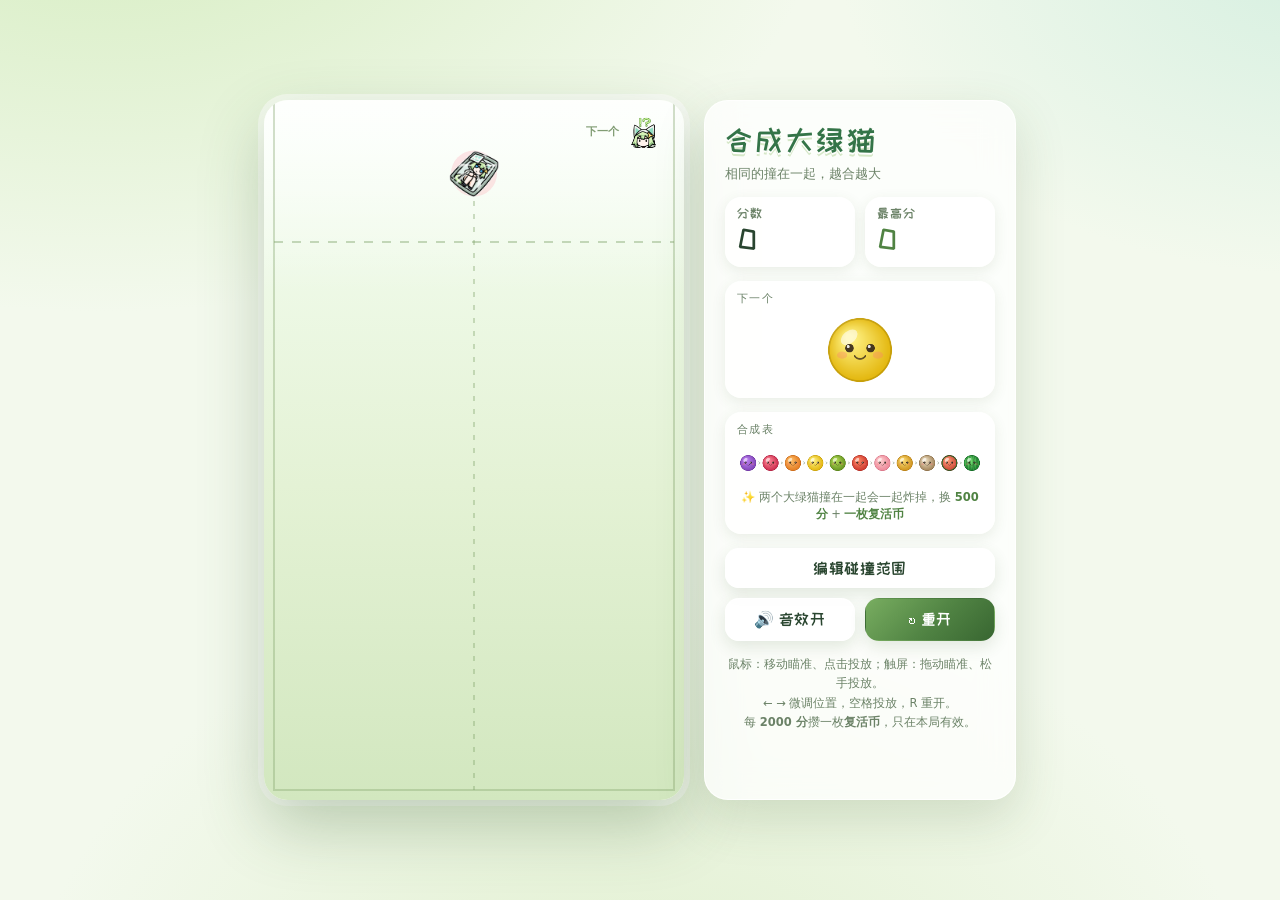
==== index.html @ b020cc82 "Publish green cat game" ====
<!doctype html>
<html lang="zh-CN"><meta charset="utf-8"><meta name="viewport" content="width=device-width, initial-scale=1"><meta http-equiv="refresh" content="0;url=v1/"><title>合成大绿猫</title><a href="v1/">开始游戏</a> · <a href="v1/editor.html">打开碰撞编辑器</a></html>
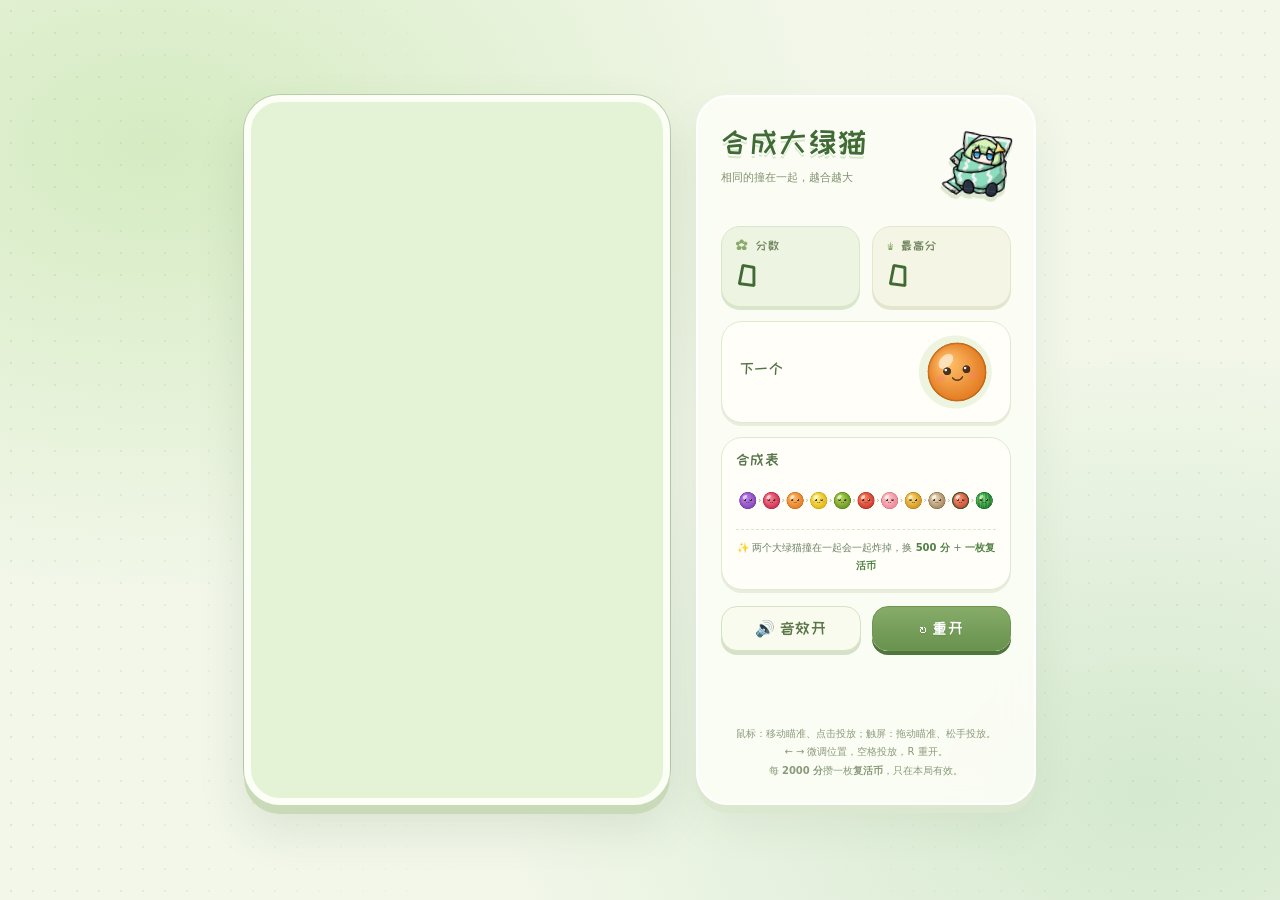
==== commit 665283f1: "Remove collision editor and keep standalone green cat game" ====
--- a/index.html
+++ b/index.html
@@ -1,2 +1,2 @@
 <!doctype html>
-<html lang="zh-CN"><meta charset="utf-8"><meta name="viewport" content="width=device-width, initial-scale=1"><meta http-equiv="refresh" content="0;url=v1/"><title>合成大绿猫</title><a href="v1/">开始游戏</a> · <a href="v1/editor.html">打开碰撞编辑器</a></html>
+<html lang="zh-CN"><meta charset="utf-8"><meta name="viewport" content="width=device-width, initial-scale=1"><meta http-equiv="refresh" content="0;url=v1/index.html"><title>合成大绿猫</title><a href="v1/index.html">开始游戏</a></html>
